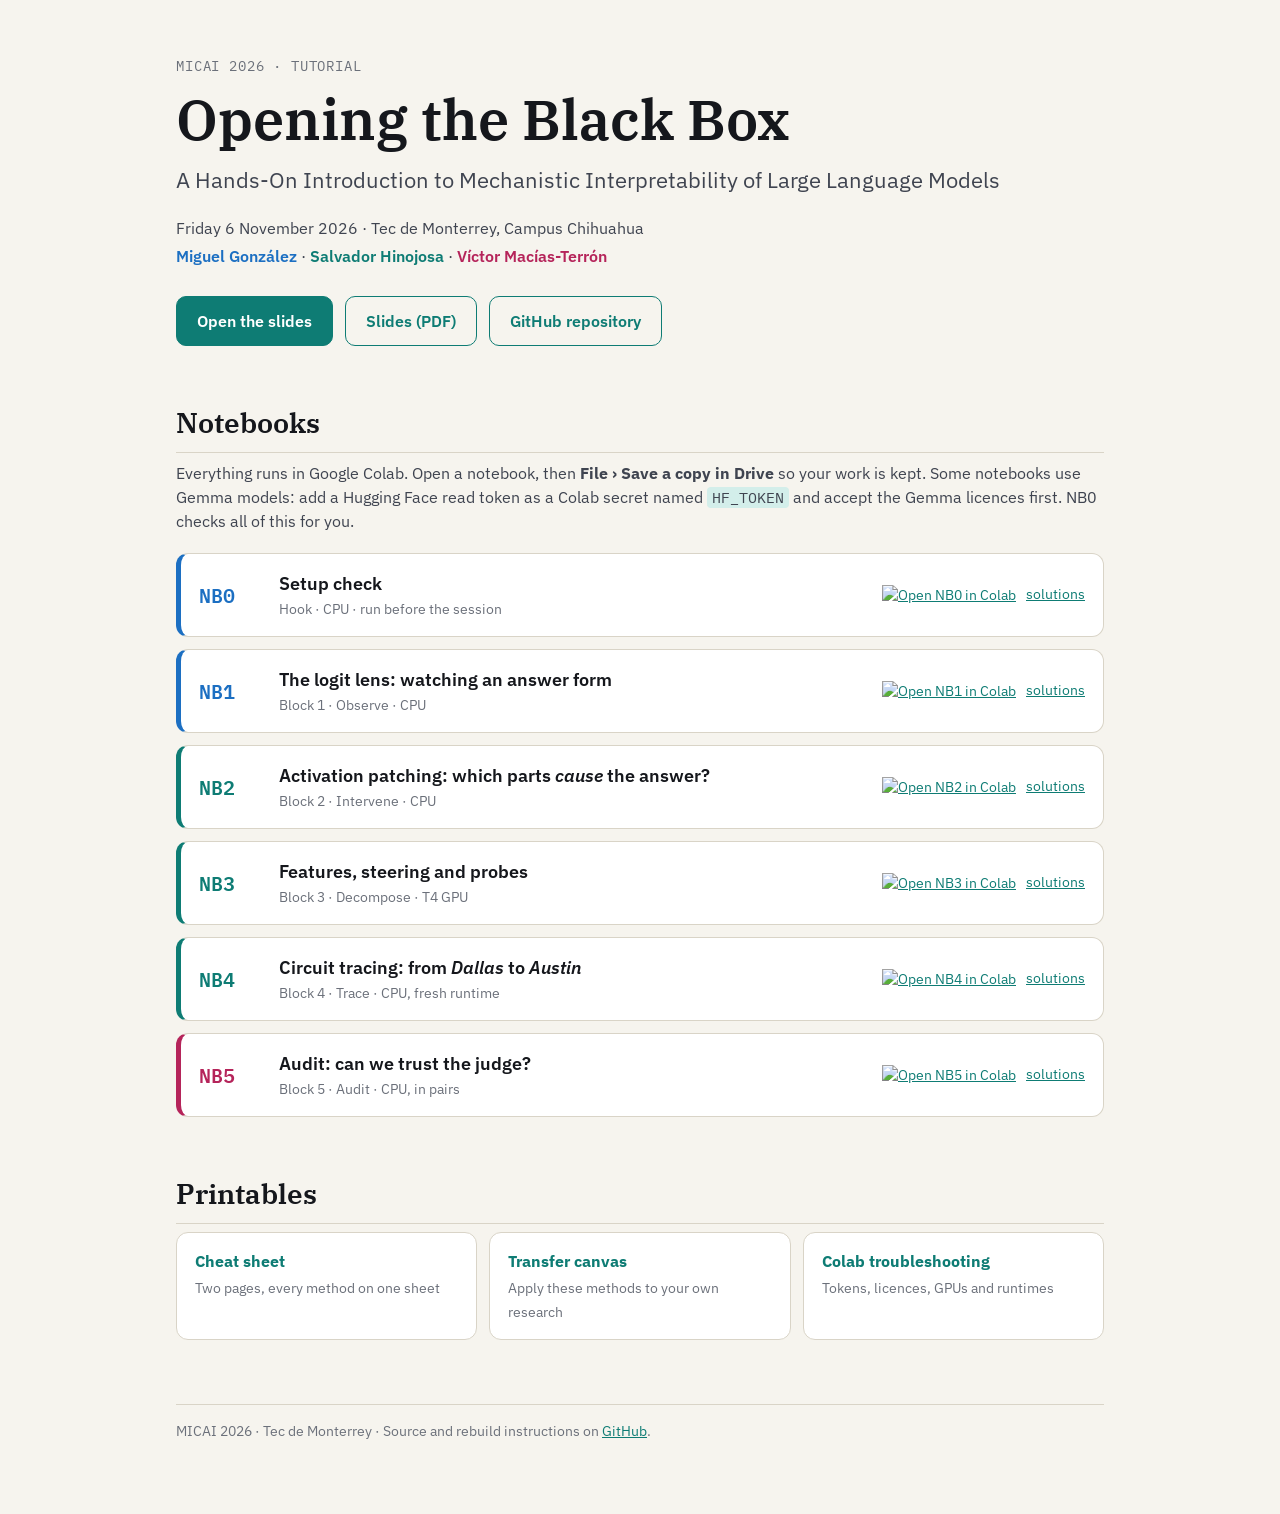
==== index.html @ 4a2d48c0 "Add tutorial materials and GitHub Pages landing page Slides, Colab notebooks (student, solutions, in" ====
<!doctype html>
<html lang="en">
<head>
<meta charset="utf-8">
<meta name="viewport" content="width=device-width, initial-scale=1">
<title>Opening the Black Box · Mech Interp Tutorial</title>
<meta name="description" content="Materials for the hands-on tutorial on mechanistic interpretability of large language models at MICAI 2026: slides, Colab notebooks and printables.">
<link rel="preconnect" href="https://fonts.googleapis.com">
<link rel="preconnect" href="https://fonts.gstatic.com" crossorigin>
<link href="https://fonts.googleapis.com/css2?family=IBM+Plex+Mono:wght@400;600&family=IBM+Plex+Sans:wght@400;500;600;700&family=IBM+Plex+Serif:ital,wght@0,400;0,600;1,400&display=swap" rel="stylesheet">
<style>
:root {
  --bg: #F6F4EE; --card: #FFFFFF; --ink: #15171C; --ink-2: #3F4450; --muted: #6B707A; --rule: #D9D4C7;
  --resid: #0E7C74; --resid-soft: #D3EEEA; --attn: #D9480F; --mlp: #5F3DC4;
  --miguel: #1C6FC2; --salvador: #0E7C74; --victor: #B5245A;
  --font-sans: "IBM Plex Sans", "Helvetica Neue", Arial, sans-serif;
  --font-serif: "IBM Plex Serif", Georgia, serif;
  --font-mono: "IBM Plex Mono", ui-monospace, Menlo, Consolas, monospace;
}
@media (prefers-color-scheme: dark) {
  :root { --bg: #15171C; --card: #1E2128; --ink: #ECEAE4; --ink-2: #C4C6CC; --muted: #9A9EA8; --rule: #33363F;
          --resid: #3FBFB4; --resid-soft: #173A37; --attn: #F07B45; --mlp: #9C84F0;
          --miguel: #5BA2EA; --salvador: #3FBFB4; --victor: #E0679A; }
}
* { box-sizing: border-box; }
body { margin: 0; background: var(--bg); color: var(--ink); font-family: var(--font-sans); line-height: 1.5; -webkit-font-smoothing: antialiased; }
a { color: var(--resid); }
main { max-width: 960px; margin: 0 auto; padding: 56px 16px 72px; }
.kicker { font-family: var(--font-mono); font-size: 14px; letter-spacing: .06em; text-transform: uppercase; color: var(--muted); margin: 0 0 12px; }
h1 { font-family: var(--font-serif); font-weight: 600; font-size: clamp(34px, 6vw, 56px); line-height: 1.1; margin: 0 0 12px; }
.sub { font-size: clamp(18px, 2.4vw, 22px); color: var(--ink-2); margin: 0 0 20px; }
.meta { color: var(--ink-2); margin: 0 0 4px; }
.people span { white-space: nowrap; font-weight: 600; }
.people .m { color: var(--miguel); } .people .s { color: var(--salvador); } .people .v { color: var(--victor); }
.cta { display: flex; flex-wrap: wrap; gap: 12px; margin: 28px 0 8px; }
.btn { display: inline-block; padding: 12px 20px; border-radius: 10px; font-weight: 600; text-decoration: none; border: 1.5px solid var(--resid); }
.btn.primary { background: var(--resid); color: #fff; }
@media (prefers-color-scheme: dark) { .btn.primary { color: #0d1513; } }
.btn.ghost { color: var(--resid); }
h2 { font-family: var(--font-serif); font-weight: 600; font-size: 28px; margin: 56px 0 8px; padding-bottom: 8px; border-bottom: 1px solid var(--rule); }
.note { color: var(--ink-2); margin: 8px 0 20px; }
code { font-family: var(--font-mono); font-size: .92em; background: var(--resid-soft); padding: 1px 5px; border-radius: 4px; }
.nbs { display: grid; gap: 12px; }
.nb { display: grid; grid-template-columns: 64px 1fr auto; gap: 16px; align-items: center; background: var(--card); border: 1px solid var(--rule); border-left: 5px solid var(--c, var(--resid)); border-radius: 12px; padding: 16px 18px; }
.nb .id { font-family: var(--font-mono); font-weight: 600; font-size: 20px; color: var(--c, var(--resid)); }
.nb h3 { margin: 0; font-size: 18px; font-weight: 600; }
.nb p { margin: 2px 0 0; font-size: 14px; color: var(--muted); }
.nb .links { display: flex; gap: 10px; align-items: center; font-size: 14px; white-space: nowrap; }
.nb .links img { display: block; height: 20px; }
.files { display: grid; grid-template-columns: repeat(auto-fit, minmax(240px, 1fr)); gap: 12px; }
.file { background: var(--card); border: 1px solid var(--rule); border-radius: 12px; padding: 16px 18px; text-decoration: none; color: var(--ink); }
.file strong { display: block; color: var(--resid); margin-bottom: 2px; }
.file span { font-size: 14px; color: var(--muted); }
footer { margin-top: 64px; padding-top: 16px; border-top: 1px solid var(--rule); font-size: 14px; color: var(--muted); }
@media (max-width: 640px) {
  .nb { grid-template-columns: 1fr; gap: 6px; }
  .nb .id { font-size: 16px; }
}
</style>
</head>
<body>
<main>
  <p class="kicker">MICAI 2026 · Tutorial</p>
  <h1>Opening the Black Box</h1>
  <p class="sub">A Hands-On Introduction to Mechanistic Interpretability of Large Language Models</p>
  <p class="meta">Friday 6 November 2026 · Tec de Monterrey, Campus Chihuahua</p>
  <p class="meta people"><span class="m">Miguel González</span> · <span class="s">Salvador Hinojosa</span> · <span class="v">Víctor Macías-Terrón</span></p>

  <div class="cta">
    <a class="btn primary" href="slides/deck.html">Open the slides</a>
    <a class="btn ghost" href="slides/deck.pdf">Slides (PDF)</a>
    <a class="btn ghost" href="https://github.com/salvahin/mechinterp-tutorial">GitHub repository</a>
  </div>

  <h2>Notebooks</h2>
  <p class="note">Everything runs in Google Colab. Open a notebook, then <strong>File › Save a copy in Drive</strong> so your work is kept. Some notebooks use Gemma models: add a Hugging Face read token as a Colab secret named <code>HF_TOKEN</code> and accept the Gemma licences first. NB0 checks all of this for you.</p>

  <div class="nbs">
    <div class="nb" style="--c: var(--miguel)">
      <div class="id">NB0</div>
      <div><h3>Setup check</h3><p>Hook · CPU · run before the session</p></div>
      <div class="links"><a href="https://colab.research.google.com/github/salvahin/mechinterp-tutorial/blob/main/notebooks/student/NB0_setup_check.ipynb"><img src="https://colab.research.google.com/assets/colab-badge.svg" alt="Open NB0 in Colab"></a><a href="https://colab.research.google.com/github/salvahin/mechinterp-tutorial/blob/main/notebooks/solutions/NB0_setup_check_solutions.ipynb">solutions</a></div>
    </div>
    <div class="nb" style="--c: var(--miguel)">
      <div class="id">NB1</div>
      <div><h3>The logit lens: watching an answer form</h3><p>Block 1 · Observe · CPU</p></div>
      <div class="links"><a href="https://colab.research.google.com/github/salvahin/mechinterp-tutorial/blob/main/notebooks/student/NB1_logit_lens.ipynb"><img src="https://colab.research.google.com/assets/colab-badge.svg" alt="Open NB1 in Colab"></a><a href="https://colab.research.google.com/github/salvahin/mechinterp-tutorial/blob/main/notebooks/solutions/NB1_logit_lens_solutions.ipynb">solutions</a></div>
    </div>
    <div class="nb" style="--c: var(--salvador)">
      <div class="id">NB2</div>
      <div><h3>Activation patching: which parts <em>cause</em> the answer?</h3><p>Block 2 · Intervene · CPU</p></div>
      <div class="links"><a href="https://colab.research.google.com/github/salvahin/mechinterp-tutorial/blob/main/notebooks/student/NB2_activation_patching.ipynb"><img src="https://colab.research.google.com/assets/colab-badge.svg" alt="Open NB2 in Colab"></a><a href="https://colab.research.google.com/github/salvahin/mechinterp-tutorial/blob/main/notebooks/solutions/NB2_activation_patching_solutions.ipynb">solutions</a></div>
    </div>
    <div class="nb" style="--c: var(--salvador)">
      <div class="id">NB3</div>
      <div><h3>Features, steering and probes</h3><p>Block 3 · Decompose · T4 GPU</p></div>
      <div class="links"><a href="https://colab.research.google.com/github/salvahin/mechinterp-tutorial/blob/main/notebooks/student/NB3_features_steering_probes.ipynb"><img src="https://colab.research.google.com/assets/colab-badge.svg" alt="Open NB3 in Colab"></a><a href="https://colab.research.google.com/github/salvahin/mechinterp-tutorial/blob/main/notebooks/solutions/NB3_features_steering_probes_solutions.ipynb">solutions</a></div>
    </div>
    <div class="nb" style="--c: var(--salvador)">
      <div class="id">NB4</div>
      <div><h3>Circuit tracing: from <em>Dallas</em> to <em>Austin</em></h3><p>Block 4 · Trace · CPU, fresh runtime</p></div>
      <div class="links"><a href="https://colab.research.google.com/github/salvahin/mechinterp-tutorial/blob/main/notebooks/student/NB4_circuit_tracing.ipynb"><img src="https://colab.research.google.com/assets/colab-badge.svg" alt="Open NB4 in Colab"></a><a href="https://colab.research.google.com/github/salvahin/mechinterp-tutorial/blob/main/notebooks/solutions/NB4_circuit_tracing_solutions.ipynb">solutions</a></div>
    </div>
    <div class="nb" style="--c: var(--victor)">
      <div class="id">NB5</div>
      <div><h3>Audit: can we trust the judge?</h3><p>Block 5 · Audit · CPU, in pairs</p></div>
      <div class="links"><a href="https://colab.research.google.com/github/salvahin/mechinterp-tutorial/blob/main/notebooks/student/NB5_judge_confidence.ipynb"><img src="https://colab.research.google.com/assets/colab-badge.svg" alt="Open NB5 in Colab"></a><a href="https://colab.research.google.com/github/salvahin/mechinterp-tutorial/blob/main/notebooks/solutions/NB5_judge_confidence_solutions.ipynb">solutions</a></div>
    </div>
  </div>

  <h2>Printables</h2>
  <div class="files">
    <a class="file" href="printables/cheat_sheet.pdf"><strong>Cheat sheet</strong><span>Two pages, every method on one sheet</span></a>
    <a class="file" href="printables/transfer_canvas.pdf"><strong>Transfer canvas</strong><span>Apply these methods to your own research</span></a>
    <a class="file" href="printables/colab_troubleshooting.pdf"><strong>Colab troubleshooting</strong><span>Tokens, licences, GPUs and runtimes</span></a>
  </div>

  <footer>
    MICAI 2026 · Tec de Monterrey · Source and rebuild instructions on <a href="https://github.com/salvahin/mechinterp-tutorial">GitHub</a>.
  </footer>
</main>
</body>
</html>
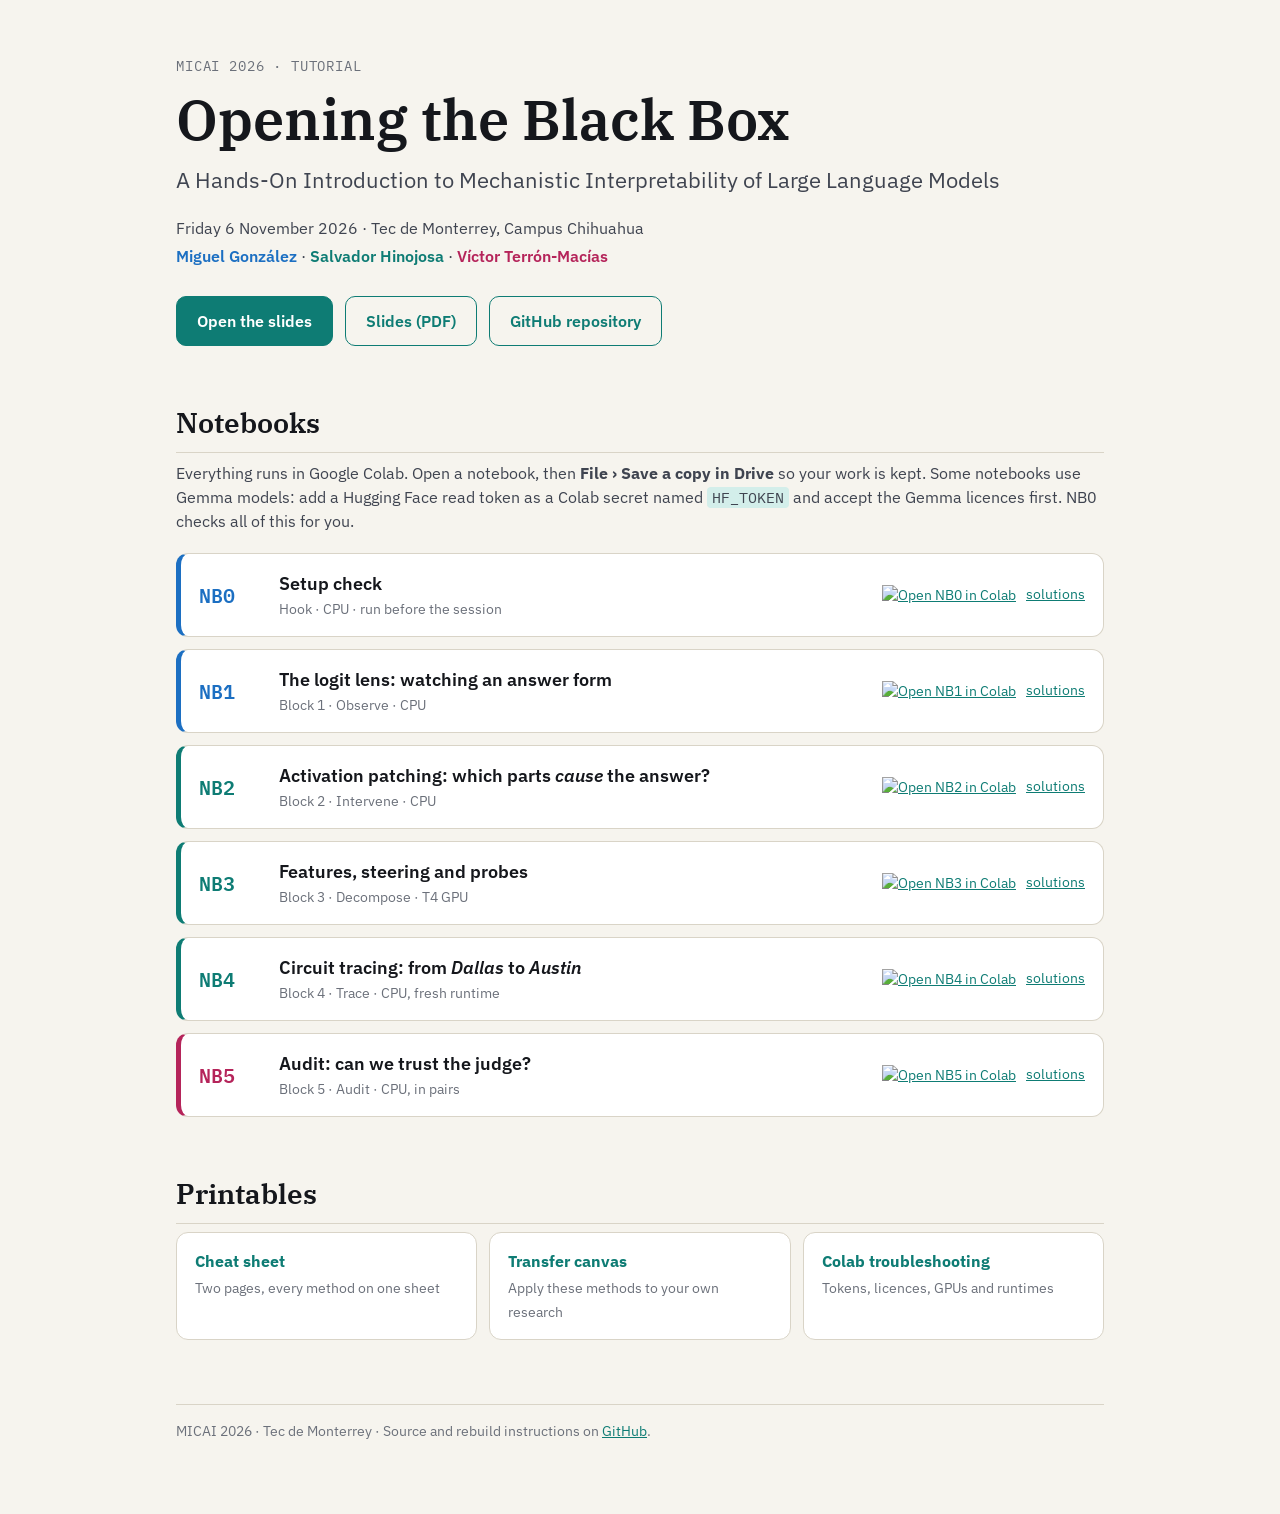
==== commit 0768569b: "Correct Víctor Terrón-Macías's name throughout the materials The surname order was reversed everywhe" ====
--- a/index.html
+++ b/index.html
@@ -64,7 +64,7 @@
   <h1>Opening the Black Box</h1>
   <p class="sub">A Hands-On Introduction to Mechanistic Interpretability of Large Language Models</p>
   <p class="meta">Friday 6 November 2026 · Tec de Monterrey, Campus Chihuahua</p>
-  <p class="meta people"><span class="m">Miguel González</span> · <span class="s">Salvador Hinojosa</span> · <span class="v">Víctor Macías-Terrón</span></p>
+  <p class="meta people"><span class="m">Miguel González</span> · <span class="s">Salvador Hinojosa</span> · <span class="v">Víctor Terrón-Macías</span></p>
 
   <div class="cta">
     <a class="btn primary" href="slides/deck.html">Open the slides</a>
